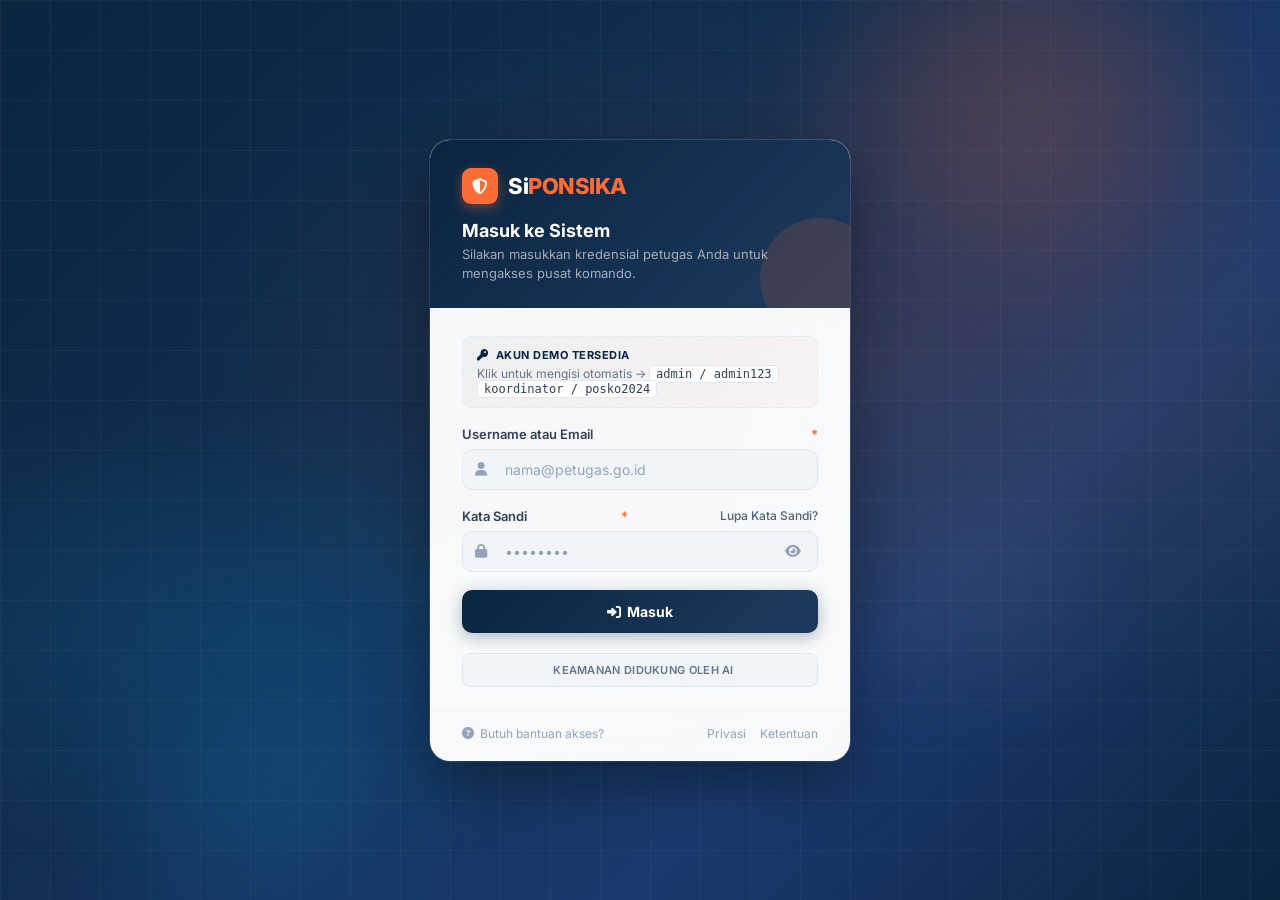
==== frontend/login.html @ ec495689 "feat: implement premium login page and admin authentication" ====
<!DOCTYPE html>
<html lang="id">
<head>
    <meta charset="UTF-8">
    <meta name="viewport" content="width=device-width, initial-scale=1.0">
    <title>Login Admin – SIPONSIKA</title>
    <meta name="description" content="Portal login admin SIPONSIKA – Sistem Informasi Posko dan Koordinasi Bencana.">
    <!-- Google Fonts -->
    <link rel="preconnect" href="https://fonts.googleapis.com">
    <link rel="preconnect" href="https://fonts.gstatic.com" crossorigin>
    <link href="https://fonts.googleapis.com/css2?family=Inter:wght@300;400;500;600;700;800&display=swap" rel="stylesheet">
    <!-- FontAwesome -->
    <link rel="stylesheet" href="https://cdnjs.cloudflare.com/ajax/libs/font-awesome/6.4.0/css/all.min.css">

    <style>
        *, *::before, *::after { box-sizing: border-box; margin: 0; padding: 0; }

        :root {
            --navy:        #0a2540;
            --navy-light:  #1e3a5f;
            --orange:      #ff6b35;
            --orange-dark: #e55b27;
            --white:       #ffffff;
            --slate-100:   #f1f5f9;
            --slate-200:   #e2e8f0;
            --slate-400:   #94a3b8;
            --slate-500:   #64748b;
            --slate-700:   #334155;
            --slate-800:   #1e293b;
            --red-400:     #f87171;
            --red-50:      #fef2f2;
            --red-700:     #b91c1c;
            --green-50:    #f0fdf4;
            --green-700:   #15803d;
        }

        html, body {
            height: 100%;
            font-family: 'Inter', system-ui, sans-serif;
            background: var(--navy);
            color: var(--slate-800);
            overflow: hidden;
        }

        /* ── Animated background ─────────────────────────────────────── */
        .bg-scene {
            position: fixed;
            inset: 0;
            background: linear-gradient(135deg, #0a2540 0%, #112e52 40%, #1a3a6e 70%, #0a2540 100%);
            overflow: hidden;
            z-index: 0;
        }
        .bg-scene::before {
            content: '';
            position: absolute;
            inset: 0;
            background: radial-gradient(ellipse 80% 60% at 70% 40%, rgba(255,107,53,0.12) 0%, transparent 70%),
                        radial-gradient(ellipse 60% 40% at 20% 70%, rgba(13,138,188,0.18) 0%, transparent 65%);
            animation: pulse-bg 8s ease-in-out infinite alternate;
        }
        @keyframes pulse-bg {
            from { opacity: 0.6; }
            to   { opacity: 1; }
        }

        /* Floating orbs */
        .orb {
            position: absolute;
            border-radius: 50%;
            filter: blur(60px);
            opacity: 0.25;
            animation: float 12s ease-in-out infinite;
        }
        .orb-1 {
            width: 380px; height: 380px;
            background: radial-gradient(circle, #ff6b35, transparent);
            top: -10%; right: 5%;
            animation-duration: 14s;
        }
        .orb-2 {
            width: 280px; height: 280px;
            background: radial-gradient(circle, #0d8abc, transparent);
            bottom: -5%; left: 10%;
            animation-duration: 10s; animation-delay: -4s;
        }
        .orb-3 {
            width: 200px; height: 200px;
            background: radial-gradient(circle, #ffffff, transparent);
            top: 55%; right: 15%;
            animation-duration: 16s; animation-delay: -7s;
            opacity: 0.06;
        }
        @keyframes float {
            0%, 100% { transform: translateY(0) scale(1); }
            50%       { transform: translateY(-30px) scale(1.05); }
        }

        /* Grid overlay */
        .bg-grid {
            position: absolute;
            inset: 0;
            background-image:
                linear-gradient(rgba(255,255,255,0.03) 1px, transparent 1px),
                linear-gradient(90deg, rgba(255,255,255,0.03) 1px, transparent 1px);
            background-size: 50px 50px;
        }

        /* ── Layout ──────────────────────────────────────────────────── */
        .layout {
            position: relative;
            z-index: 1;
            display: flex;
            align-items: center;
            justify-content: center;
            min-height: 100vh;
            padding: 24px;
        }

        /* ── Card ────────────────────────────────────────────────────── */
        .card {
            width: 100%;
            max-width: 420px;
            background: rgba(255,255,255,0.97);
            backdrop-filter: blur(20px);
            border-radius: 20px;
            box-shadow:
                0 25px 60px rgba(0,0,0,0.35),
                0 0 0 1px rgba(255,255,255,0.15),
                inset 0 1px 0 rgba(255,255,255,0.5);
            overflow: hidden;
            animation: card-in 0.6s cubic-bezier(0.16,1,0.3,1) both;
        }
        @keyframes card-in {
            from { opacity: 0; transform: translateY(32px) scale(0.97); }
            to   { opacity: 1; transform: translateY(0) scale(1); }
        }

        /* Card header strip */
        .card-header {
            background: linear-gradient(135deg, var(--navy) 0%, var(--navy-light) 100%);
            padding: 28px 32px 24px;
            position: relative;
            overflow: hidden;
        }
        .card-header::after {
            content: '';
            position: absolute;
            right: -30px; bottom: -30px;
            width: 120px; height: 120px;
            border-radius: 50%;
            background: rgba(255,107,53,0.15);
        }
        .brand {
            display: flex;
            align-items: center;
            gap: 10px;
            margin-bottom: 16px;
        }
        .brand-icon {
            width: 36px; height: 36px;
            background: var(--orange);
            border-radius: 9px;
            display: flex; align-items: center; justify-content: center;
            font-size: 16px;
            color: white;
            box-shadow: 0 4px 12px rgba(255,107,53,0.4);
            flex-shrink: 0;
        }
        .brand-name {
            font-size: 22px;
            font-weight: 800;
            color: white;
            letter-spacing: -0.5px;
        }
        .brand-name span { color: var(--orange); }

        .card-header h1 {
            font-size: 18px;
            font-weight: 700;
            color: white;
            margin-bottom: 4px;
        }
        .card-header p {
            font-size: 13px;
            color: rgba(255,255,255,0.6);
            line-height: 1.5;
        }

        /* Card body */
        .card-body { padding: 28px 32px 24px; }

        /* ── Form elements ───────────────────────────────────────────── */
        .form-group {
            margin-bottom: 18px;
        }
        .form-label {
            display: flex;
            align-items: center;
            justify-content: space-between;
            font-size: 13px;
            font-weight: 600;
            color: var(--slate-700);
            margin-bottom: 7px;
        }
        .form-label .required {
            color: var(--orange);
            margin-left: 2px;
        }
        .forgot-link {
            font-size: 12px;
            font-weight: 500;
            color: var(--navy);
            text-decoration: none;
            opacity: 0.7;
            transition: opacity 0.2s;
        }
        .forgot-link:hover { opacity: 1; text-decoration: underline; }

        .input-wrapper {
            position: relative;
        }
        .input-icon {
            position: absolute;
            left: 13px;
            top: 50%;
            transform: translateY(-50%);
            color: var(--slate-400);
            font-size: 14px;
            pointer-events: none;
            transition: color 0.2s;
        }
        .form-input {
            width: 100%;
            padding: 11px 42px;
            border: 1.5px solid var(--slate-200);
            border-radius: 10px;
            font-size: 14px;
            font-family: inherit;
            color: var(--slate-800);
            background: var(--slate-100);
            outline: none;
            transition: border-color 0.2s, background 0.2s, box-shadow 0.2s;
        }
        .form-input::placeholder { color: var(--slate-400); }
        .form-input:focus {
            border-color: var(--navy);
            background: white;
            box-shadow: 0 0 0 3px rgba(10,37,64,0.09);
        }
        .form-input:focus + .input-icon,
        .input-wrapper:focus-within .input-icon { color: var(--navy); }

        /* Eye toggle */
        .eye-toggle {
            position: absolute;
            right: 13px;
            top: 50%;
            transform: translateY(-50%);
            background: none;
            border: none;
            cursor: pointer;
            color: var(--slate-400);
            font-size: 14px;
            padding: 4px;
            transition: color 0.2s;
            line-height: 1;
        }
        .eye-toggle:hover { color: var(--slate-700); }

        /* ── Submit button ───────────────────────────────────────────── */
        .btn-login {
            width: 100%;
            padding: 13px;
            background: linear-gradient(135deg, var(--navy) 0%, var(--navy-light) 100%);
            color: white;
            border: none;
            border-radius: 10px;
            font-size: 14px;
            font-weight: 700;
            font-family: inherit;
            cursor: pointer;
            display: flex;
            align-items: center;
            justify-content: center;
            gap: 9px;
            transition: all 0.25s;
            box-shadow: 0 4px 16px rgba(10,37,64,0.3);
            margin-top: 4px;
            position: relative;
            overflow: hidden;
        }
        .btn-login::before {
            content: '';
            position: absolute;
            inset: 0;
            background: linear-gradient(135deg, transparent, rgba(255,255,255,0.07));
            opacity: 0;
            transition: opacity 0.25s;
        }
        .btn-login:hover::before { opacity: 1; }
        .btn-login:hover {
            transform: translateY(-1px);
            box-shadow: 0 8px 24px rgba(10,37,64,0.4);
        }
        .btn-login:active { transform: translateY(0); }
        .btn-login:disabled {
            opacity: 0.7;
            cursor: not-allowed;
            transform: none;
        }

        /* Loading spinner inside button */
        .spinner {
            width: 16px; height: 16px;
            border: 2px solid rgba(255,255,255,0.4);
            border-top-color: white;
            border-radius: 50%;
            animation: spin 0.7s linear infinite;
            display: none;
        }
        @keyframes spin { to { transform: rotate(360deg); } }
        .btn-login.loading .spinner { display: block; }
        .btn-login.loading .btn-text { display: none; }

        /* ── Alert messages ──────────────────────────────────────────── */
        .alert {
            display: none;
            align-items: flex-start;
            gap: 10px;
            padding: 12px 14px;
            border-radius: 10px;
            font-size: 13px;
            font-weight: 500;
            margin-bottom: 18px;
            animation: alert-in 0.3s ease;
            line-height: 1.5;
        }
        @keyframes alert-in {
            from { opacity: 0; transform: translateY(-6px); }
            to   { opacity: 1; transform: translateY(0); }
        }
        .alert.show { display: flex; }
        .alert-error {
            background: var(--red-50);
            border: 1px solid #fca5a5;
            color: var(--red-700);
        }
        .alert-success {
            background: var(--green-50);
            border: 1px solid #86efac;
            color: var(--green-700);
        }
        .alert i { font-size: 15px; flex-shrink: 0; margin-top: 1px; }

        /* ── AI badge ────────────────────────────────────────────────── */
        .ai-badge {
            display: flex;
            align-items: center;
            justify-content: center;
            gap: 7px;
            margin-top: 20px;
            padding: 9px 14px;
            background: var(--slate-100);
            border: 1px solid var(--slate-200);
            border-radius: 8px;
            font-size: 11px;
            font-weight: 600;
            color: var(--slate-500);
            letter-spacing: 0.3px;
            text-transform: uppercase;
        }
        .ai-badge i { color: var(--orange); font-size: 13px; }

        /* ── Footer ──────────────────────────────────────────────────── */
        .card-footer {
            padding: 14px 32px 20px;
            display: flex;
            align-items: center;
            justify-content: space-between;
            border-top: 1px solid var(--slate-100);
        }
        .footer-help {
            display: flex;
            align-items: center;
            gap: 6px;
            font-size: 12px;
            color: var(--slate-400);
        }
        .footer-links { display: flex; gap: 14px; }
        .footer-links a {
            font-size: 12px;
            color: var(--slate-400);
            text-decoration: none;
            transition: color 0.2s;
        }
        .footer-links a:hover { color: var(--navy); }

        /* ── Demo credentials hint ───────────────────────────────────── */
        .demo-hint {
            background: linear-gradient(135deg, rgba(10,37,64,0.04), rgba(255,107,53,0.04));
            border: 1px dashed var(--slate-200);
            border-radius: 9px;
            padding: 11px 14px;
            margin-bottom: 18px;
            font-size: 12px;
            color: var(--slate-500);
        }
        .demo-hint strong { color: var(--navy); display: block; margin-bottom: 4px; font-size: 11px; text-transform: uppercase; letter-spacing: 0.5px; }
        .demo-hint code {
            background: white;
            border: 1px solid var(--slate-200);
            border-radius: 4px;
            padding: 1px 6px;
            font-size: 12px;
            color: var(--slate-700);
            cursor: pointer;
            transition: background 0.15s;
        }
        .demo-hint code:hover { background: var(--slate-100); }

        /* ── Shake animation on error ────────────────────────────────── */
        @keyframes shake {
            0%, 100% { transform: translateX(0); }
            20%       { transform: translateX(-6px); }
            40%       { transform: translateX(6px); }
            60%       { transform: translateX(-4px); }
            80%       { transform: translateX(4px); }
        }
        .shake { animation: shake 0.4s ease; }

        /* ── Input error state ───────────────────────────────────────── */
        .form-input.input-error {
            border-color: #f87171;
            background: #fff9f9;
        }
        .form-input.input-error:focus {
            box-shadow: 0 0 0 3px rgba(248,113,113,0.15);
        }

        /* ── Responsive ──────────────────────────────────────────────── */
        @media (max-width: 480px) {
            .card-header, .card-body { padding-left: 22px; padding-right: 22px; }
            .card-footer { padding-left: 22px; padding-right: 22px; flex-direction: column; gap: 10px; }
        }
    </style>
</head>
<body>

    <!-- Background scene -->
    <div class="bg-scene">
        <div class="bg-grid"></div>
        <div class="orb orb-1"></div>
        <div class="orb orb-2"></div>
        <div class="orb orb-3"></div>
    </div>

    <!-- Main layout -->
    <div class="layout">
        <div class="card" id="login-card" role="main">

            <!-- ── Card Header ── -->
            <div class="card-header">
                <div class="brand">
                    <div class="brand-icon"><i class="fas fa-shield-halved"></i></div>
                    <div class="brand-name">Si<span>PONSIKA</span></div>
                </div>
                <h1>Masuk ke Sistem</h1>
                <p>Silakan masukkan kredensial petugas Anda untuk mengakses pusat komando.</p>
            </div>

            <!-- ── Card Body ── -->
            <div class="card-body">

                <!-- Alert area -->
                <div class="alert alert-error" id="alert-error" role="alert">
                    <i class="fas fa-circle-exclamation"></i>
                    <span id="alert-error-msg">Username atau password salah.</span>
                </div>
                <div class="alert alert-success" id="alert-success" role="alert">
                    <i class="fas fa-circle-check"></i>
                    <span id="alert-success-msg">Login berhasil! Mengalihkan...</span>
                </div>

                <!-- Demo credentials hint -->
                <div class="demo-hint">
                    <strong><i class="fas fa-key"></i> &nbsp;Akun Demo Tersedia</strong>
                    Klik untuk mengisi otomatis &rarr;
                    <code onclick="fillDemo('admin','admin123')" title="Klik untuk isi">admin / admin123</code> &nbsp;
                    <code onclick="fillDemo('koordinator','posko2024')" title="Klik untuk isi">koordinator / posko2024</code>
                </div>

                <!-- Form -->
                <form id="login-form" novalidate autocomplete="on">

                    <div class="form-group">
                        <label class="form-label" for="input-username">
                            Username atau Email <span class="required">*</span>
                        </label>
                        <div class="input-wrapper">
                            <i class="fas fa-user input-icon"></i>
                            <input
                                type="text"
                                id="input-username"
                                class="form-input"
                                placeholder="nama@petugas.go.id"
                                autocomplete="username"
                                spellcheck="false"
                                required
                            >
                        </div>
                    </div>

                    <div class="form-group">
                        <label class="form-label" for="input-password">
                            Kata Sandi <span class="required">*</span>
                            <a href="#" class="forgot-link" id="forgot-link" onclick="showForgot(event)">Lupa Kata Sandi?</a>
                        </label>
                        <div class="input-wrapper">
                            <i class="fas fa-lock input-icon"></i>
                            <input
                                type="password"
                                id="input-password"
                                class="form-input"
                                placeholder="••••••••"
                                autocomplete="current-password"
                                required
                            >
                            <button type="button" class="eye-toggle" id="eye-toggle" aria-label="Tampilkan password">
                                <i class="fas fa-eye" id="eye-icon"></i>
                            </button>
                        </div>
                    </div>

                    <button type="submit" class="btn-login" id="btn-login">
                        <span class="btn-text"><i class="fas fa-right-to-bracket"></i> &nbsp;Masuk</span>
                        <div class="spinner"></div>
                    </button>

                </form>

                <!-- AI Badge -->
                <div class="ai-badge">
                    <i class="fas fa-microchip-ai"></i>
                    Keamanan Didukung oleh AI
                </div>

            </div><!-- /card-body -->

            <!-- ── Card Footer ── -->
            <div class="card-footer">
                <div class="footer-help">
                    <i class="fas fa-circle-question"></i>
                    Butuh bantuan akses?
                </div>
                <div class="footer-links">
                    <a href="#">Privasi</a>
                    <a href="#">Ketentuan</a>
                </div>
            </div>

        </div><!-- /card -->
    </div><!-- /layout -->

    <!-- Config & Script -->
    <script src="config.js"></script>
    <script>
        const API = (typeof ENV !== 'undefined' ? ENV.API_BASE_URL : 'http://localhost:8080/api');

        // ── Redirect jika sudah login ──────────────────────────────────────────
        (function checkExistingSession() {
            const session = sessionStorage.getItem('siponsika_admin');
            if (session) {
                window.location.replace('index.html');
            }
        })();

        // ── Toggle password visibility ─────────────────────────────────────────
        const eyeToggle = document.getElementById('eye-toggle');
        const eyeIcon   = document.getElementById('eye-icon');
        const inputPw   = document.getElementById('input-password');

        eyeToggle.addEventListener('click', () => {
            const show = inputPw.type === 'password';
            inputPw.type = show ? 'text' : 'password';
            eyeIcon.className = show ? 'fas fa-eye-slash' : 'fas fa-eye';
        });

        // ── Demo fill ──────────────────────────────────────────────────────────
        function fillDemo(user, pass) {
            document.getElementById('input-username').value = user;
            document.getElementById('input-password').value = pass;
            document.getElementById('input-username').focus();
            hideAlerts();
        }

        // ── Alert helpers ──────────────────────────────────────────────────────
        function showError(msg) {
            const el = document.getElementById('alert-error');
            document.getElementById('alert-error-msg').textContent = msg;
            el.classList.add('show');
            document.getElementById('alert-success').classList.remove('show');
            document.getElementById('login-card').classList.add('shake');
            setTimeout(() => document.getElementById('login-card').classList.remove('shake'), 500);
        }

        function showSuccess(msg) {
            const el = document.getElementById('alert-success');
            document.getElementById('alert-success-msg').textContent = msg;
            el.classList.add('show');
            document.getElementById('alert-error').classList.remove('show');
        }

        function hideAlerts() {
            document.getElementById('alert-error').classList.remove('show');
            document.getElementById('alert-success').classList.remove('show');
        }

        // ── Clear error state saat mulai mengetik ──────────────────────────────
        ['input-username', 'input-password'].forEach(id => {
            document.getElementById(id).addEventListener('input', () => {
                document.getElementById(id).classList.remove('input-error');
                hideAlerts();
            });
        });

        // ── Forgot password ────────────────────────────────────────────────────
        function showForgot(e) {
            e.preventDefault();
            showError('Hubungi administrator sistem untuk mereset kata sandi Anda.');
        }

        // ── Form submit ────────────────────────────────────────────────────────
        const form   = document.getElementById('login-form');
        const btnLogin = document.getElementById('btn-login');

        form.addEventListener('submit', async (e) => {
            e.preventDefault();
            hideAlerts();

            const usernameOrEmail = document.getElementById('input-username').value.trim();
            const password        = document.getElementById('input-password').value;

            // Client-side validation
            let hasError = false;
            if (!usernameOrEmail) {
                document.getElementById('input-username').classList.add('input-error');
                hasError = true;
            }
            if (!password) {
                document.getElementById('input-password').classList.add('input-error');
                hasError = true;
            }
            if (hasError) {
                showError('Mohon isi username/email dan kata sandi Anda.');
                return;
            }

            // Loading state
            btnLogin.disabled = true;
            btnLogin.classList.add('loading');

            try {
                const response = await fetch(`${API}/auth/login`, {
                    method: 'POST',
                    headers: { 'Content-Type': 'application/json' },
                    body: JSON.stringify({ usernameOrEmail, password })
                });

                const data = await response.json();

                if (response.ok && data.success) {
                    // Simpan sesi di sessionStorage
                    sessionStorage.setItem('siponsika_admin', JSON.stringify({
                        id:          data.id,
                        username:    data.username,
                        email:       data.email,
                        namaLengkap: data.namaLengkap,
                        jabatan:     data.jabatan,
                        avatarUrl:   data.avatarUrl,
                        token:       data.token,
                        loginAt:     new Date().toISOString()
                    }));

                    showSuccess(data.message || 'Login berhasil! Mengalihkan ke dashboard...');

                    // Redirect ke dashboard setelah animasi singkat
                    setTimeout(() => {
                        window.location.replace('index.html');
                    }, 1000);

                } else {
                    // Gagal login
                    document.getElementById('input-password').value = '';
                    document.getElementById('input-username').classList.add('input-error');
                    document.getElementById('input-password').classList.add('input-error');
                    showError(data.message || 'Username atau password salah.');
                    btnLogin.disabled = false;
                    btnLogin.classList.remove('loading');
                }

            } catch (err) {
                // Network error
                showError('Tidak dapat terhubung ke server. Pastikan backend Spring Boot sedang berjalan di port 8080.');
                btnLogin.disabled = false;
                btnLogin.classList.remove('loading');
            }
        });

        // ── Enter key support ──────────────────────────────────────────────────
        document.getElementById('input-username').addEventListener('keydown', (e) => {
            if (e.key === 'Enter') document.getElementById('input-password').focus();
        });
    </script>
</body>
</html>
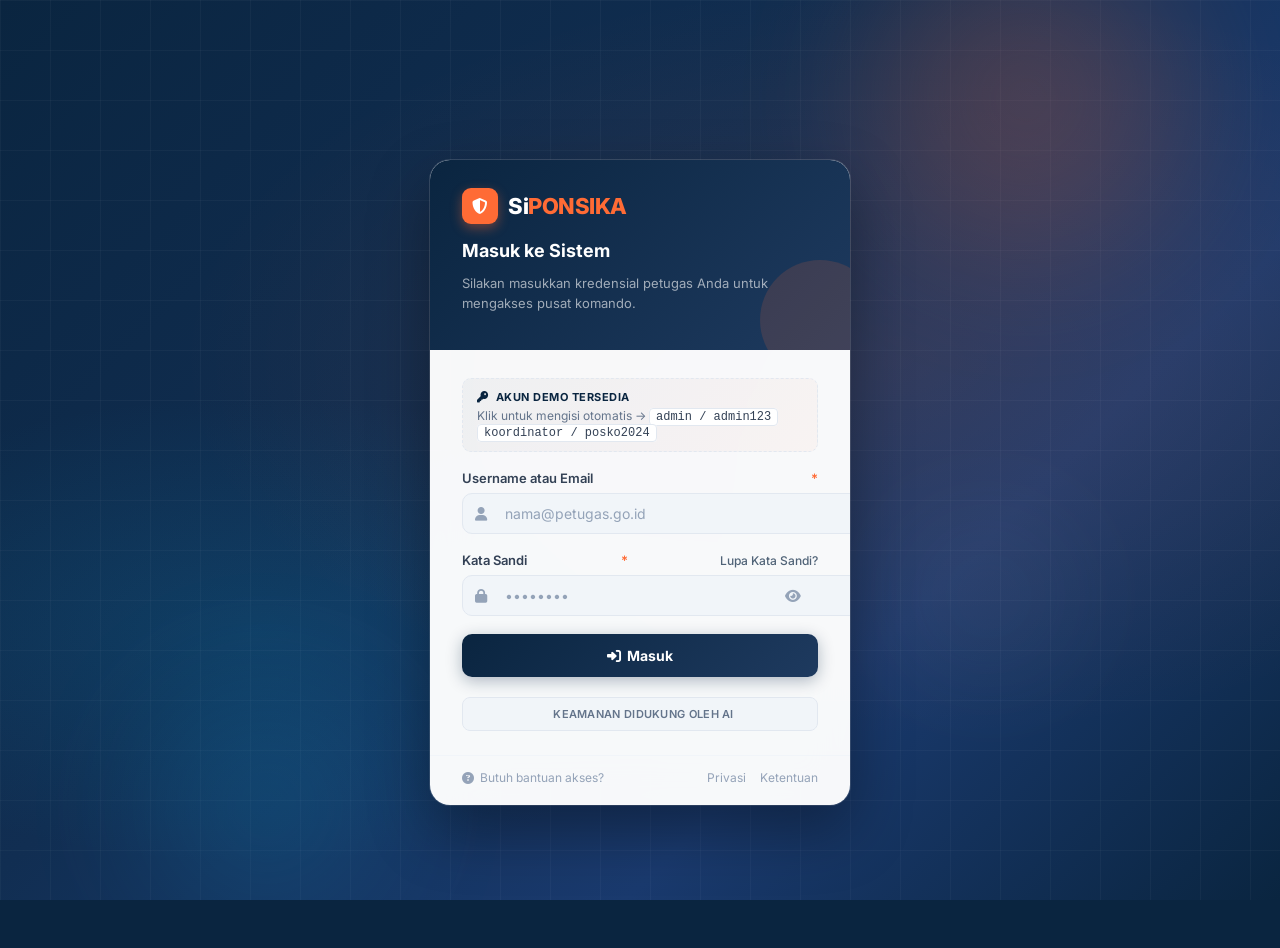
==== commit 1416ee34: "feat: Implement JPA Inheritance, split CSS files, and add comprehensive PDF report export" ====
--- a/frontend/login.html
+++ b/frontend/login.html
@@ -12,437 +12,7 @@
     <!-- FontAwesome -->
     <link rel="stylesheet" href="https://cdnjs.cloudflare.com/ajax/libs/font-awesome/6.4.0/css/all.min.css">
 
-    <style>
-        *, *::before, *::after { box-sizing: border-box; margin: 0; padding: 0; }
-
-        :root {
-            --navy:        #0a2540;
-            --navy-light:  #1e3a5f;
-            --orange:      #ff6b35;
-            --orange-dark: #e55b27;
-            --white:       #ffffff;
-            --slate-100:   #f1f5f9;
-            --slate-200:   #e2e8f0;
-            --slate-400:   #94a3b8;
-            --slate-500:   #64748b;
-            --slate-700:   #334155;
-            --slate-800:   #1e293b;
-            --red-400:     #f87171;
-            --red-50:      #fef2f2;
-            --red-700:     #b91c1c;
-            --green-50:    #f0fdf4;
-            --green-700:   #15803d;
-        }
-
-        html, body {
-            height: 100%;
-            font-family: 'Inter', system-ui, sans-serif;
-            background: var(--navy);
-            color: var(--slate-800);
-            overflow: hidden;
-        }
-
-        /* ── Animated background ─────────────────────────────────────── */
-        .bg-scene {
-            position: fixed;
-            inset: 0;
-            background: linear-gradient(135deg, #0a2540 0%, #112e52 40%, #1a3a6e 70%, #0a2540 100%);
-            overflow: hidden;
-            z-index: 0;
-        }
-        .bg-scene::before {
-            content: '';
-            position: absolute;
-            inset: 0;
-            background: radial-gradient(ellipse 80% 60% at 70% 40%, rgba(255,107,53,0.12) 0%, transparent 70%),
-                        radial-gradient(ellipse 60% 40% at 20% 70%, rgba(13,138,188,0.18) 0%, transparent 65%);
-            animation: pulse-bg 8s ease-in-out infinite alternate;
-        }
-        @keyframes pulse-bg {
-            from { opacity: 0.6; }
-            to   { opacity: 1; }
-        }
-
-        /* Floating orbs */
-        .orb {
-            position: absolute;
-            border-radius: 50%;
-            filter: blur(60px);
-            opacity: 0.25;
-            animation: float 12s ease-in-out infinite;
-        }
-        .orb-1 {
-            width: 380px; height: 380px;
-            background: radial-gradient(circle, #ff6b35, transparent);
-            top: -10%; right: 5%;
-            animation-duration: 14s;
-        }
-        .orb-2 {
-            width: 280px; height: 280px;
-            background: radial-gradient(circle, #0d8abc, transparent);
-            bottom: -5%; left: 10%;
-            animation-duration: 10s; animation-delay: -4s;
-        }
-        .orb-3 {
-            width: 200px; height: 200px;
-            background: radial-gradient(circle, #ffffff, transparent);
-            top: 55%; right: 15%;
-            animation-duration: 16s; animation-delay: -7s;
-            opacity: 0.06;
-        }
-        @keyframes float {
-            0%, 100% { transform: translateY(0) scale(1); }
-            50%       { transform: translateY(-30px) scale(1.05); }
-        }
-
-        /* Grid overlay */
-        .bg-grid {
-            position: absolute;
-            inset: 0;
-            background-image:
-                linear-gradient(rgba(255,255,255,0.03) 1px, transparent 1px),
-                linear-gradient(90deg, rgba(255,255,255,0.03) 1px, transparent 1px);
-            background-size: 50px 50px;
-        }
-
-        /* ── Layout ──────────────────────────────────────────────────── */
-        .layout {
-            position: relative;
-            z-index: 1;
-            display: flex;
-            align-items: center;
-            justify-content: center;
-            min-height: 100vh;
-            padding: 24px;
-        }
-
-        /* ── Card ────────────────────────────────────────────────────── */
-        .card {
-            width: 100%;
-            max-width: 420px;
-            background: rgba(255,255,255,0.97);
-            backdrop-filter: blur(20px);
-            border-radius: 20px;
-            box-shadow:
-                0 25px 60px rgba(0,0,0,0.35),
-                0 0 0 1px rgba(255,255,255,0.15),
-                inset 0 1px 0 rgba(255,255,255,0.5);
-            overflow: hidden;
-            animation: card-in 0.6s cubic-bezier(0.16,1,0.3,1) both;
-        }
-        @keyframes card-in {
-            from { opacity: 0; transform: translateY(32px) scale(0.97); }
-            to   { opacity: 1; transform: translateY(0) scale(1); }
-        }
-
-        /* Card header strip */
-        .card-header {
-            background: linear-gradient(135deg, var(--navy) 0%, var(--navy-light) 100%);
-            padding: 28px 32px 24px;
-            position: relative;
-            overflow: hidden;
-        }
-        .card-header::after {
-            content: '';
-            position: absolute;
-            right: -30px; bottom: -30px;
-            width: 120px; height: 120px;
-            border-radius: 50%;
-            background: rgba(255,107,53,0.15);
-        }
-        .brand {
-            display: flex;
-            align-items: center;
-            gap: 10px;
-            margin-bottom: 16px;
-        }
-        .brand-icon {
-            width: 36px; height: 36px;
-            background: var(--orange);
-            border-radius: 9px;
-            display: flex; align-items: center; justify-content: center;
-            font-size: 16px;
-            color: white;
-            box-shadow: 0 4px 12px rgba(255,107,53,0.4);
-            flex-shrink: 0;
-        }
-        .brand-name {
-            font-size: 22px;
-            font-weight: 800;
-            color: white;
-            letter-spacing: -0.5px;
-        }
-        .brand-name span { color: var(--orange); }
-
-        .card-header h1 {
-            font-size: 18px;
-            font-weight: 700;
-            color: white;
-            margin-bottom: 4px;
-        }
-        .card-header p {
-            font-size: 13px;
-            color: rgba(255,255,255,0.6);
-            line-height: 1.5;
-        }
-
-        /* Card body */
-        .card-body { padding: 28px 32px 24px; }
-
-        /* ── Form elements ───────────────────────────────────────────── */
-        .form-group {
-            margin-bottom: 18px;
-        }
-        .form-label {
-            display: flex;
-            align-items: center;
-            justify-content: space-between;
-            font-size: 13px;
-            font-weight: 600;
-            color: var(--slate-700);
-            margin-bottom: 7px;
-        }
-        .form-label .required {
-            color: var(--orange);
-            margin-left: 2px;
-        }
-        .forgot-link {
-            font-size: 12px;
-            font-weight: 500;
-            color: var(--navy);
-            text-decoration: none;
-            opacity: 0.7;
-            transition: opacity 0.2s;
-        }
-        .forgot-link:hover { opacity: 1; text-decoration: underline; }
-
-        .input-wrapper {
-            position: relative;
-        }
-        .input-icon {
-            position: absolute;
-            left: 13px;
-            top: 50%;
-            transform: translateY(-50%);
-            color: var(--slate-400);
-            font-size: 14px;
-            pointer-events: none;
-            transition: color 0.2s;
-        }
-        .form-input {
-            width: 100%;
-            padding: 11px 42px;
-            border: 1.5px solid var(--slate-200);
-            border-radius: 10px;
-            font-size: 14px;
-            font-family: inherit;
-            color: var(--slate-800);
-            background: var(--slate-100);
-            outline: none;
-            transition: border-color 0.2s, background 0.2s, box-shadow 0.2s;
-        }
-        .form-input::placeholder { color: var(--slate-400); }
-        .form-input:focus {
-            border-color: var(--navy);
-            background: white;
-            box-shadow: 0 0 0 3px rgba(10,37,64,0.09);
-        }
-        .form-input:focus + .input-icon,
-        .input-wrapper:focus-within .input-icon { color: var(--navy); }
-
-        /* Eye toggle */
-        .eye-toggle {
-            position: absolute;
-            right: 13px;
-            top: 50%;
-            transform: translateY(-50%);
-            background: none;
-            border: none;
-            cursor: pointer;
-            color: var(--slate-400);
-            font-size: 14px;
-            padding: 4px;
-            transition: color 0.2s;
-            line-height: 1;
-        }
-        .eye-toggle:hover { color: var(--slate-700); }
-
-        /* ── Submit button ───────────────────────────────────────────── */
-        .btn-login {
-            width: 100%;
-            padding: 13px;
-            background: linear-gradient(135deg, var(--navy) 0%, var(--navy-light) 100%);
-            color: white;
-            border: none;
-            border-radius: 10px;
-            font-size: 14px;
-            font-weight: 700;
-            font-family: inherit;
-            cursor: pointer;
-            display: flex;
-            align-items: center;
-            justify-content: center;
-            gap: 9px;
-            transition: all 0.25s;
-            box-shadow: 0 4px 16px rgba(10,37,64,0.3);
-            margin-top: 4px;
-            position: relative;
-            overflow: hidden;
-        }
-        .btn-login::before {
-            content: '';
-            position: absolute;
-            inset: 0;
-            background: linear-gradient(135deg, transparent, rgba(255,255,255,0.07));
-            opacity: 0;
-            transition: opacity 0.25s;
-        }
-        .btn-login:hover::before { opacity: 1; }
-        .btn-login:hover {
-            transform: translateY(-1px);
-            box-shadow: 0 8px 24px rgba(10,37,64,0.4);
-        }
-        .btn-login:active { transform: translateY(0); }
-        .btn-login:disabled {
-            opacity: 0.7;
-            cursor: not-allowed;
-            transform: none;
-        }
-
-        /* Loading spinner inside button */
-        .spinner {
-            width: 16px; height: 16px;
-            border: 2px solid rgba(255,255,255,0.4);
-            border-top-color: white;
-            border-radius: 50%;
-            animation: spin 0.7s linear infinite;
-            display: none;
-        }
-        @keyframes spin { to { transform: rotate(360deg); } }
-        .btn-login.loading .spinner { display: block; }
-        .btn-login.loading .btn-text { display: none; }
-
-        /* ── Alert messages ──────────────────────────────────────────── */
-        .alert {
-            display: none;
-            align-items: flex-start;
-            gap: 10px;
-            padding: 12px 14px;
-            border-radius: 10px;
-            font-size: 13px;
-            font-weight: 500;
-            margin-bottom: 18px;
-            animation: alert-in 0.3s ease;
-            line-height: 1.5;
-        }
-        @keyframes alert-in {
-            from { opacity: 0; transform: translateY(-6px); }
-            to   { opacity: 1; transform: translateY(0); }
-        }
-        .alert.show { display: flex; }
-        .alert-error {
-            background: var(--red-50);
-            border: 1px solid #fca5a5;
-            color: var(--red-700);
-        }
-        .alert-success {
-            background: var(--green-50);
-            border: 1px solid #86efac;
-            color: var(--green-700);
-        }
-        .alert i { font-size: 15px; flex-shrink: 0; margin-top: 1px; }
-
-        /* ── AI badge ────────────────────────────────────────────────── */
-        .ai-badge {
-            display: flex;
-            align-items: center;
-            justify-content: center;
-            gap: 7px;
-            margin-top: 20px;
-            padding: 9px 14px;
-            background: var(--slate-100);
-            border: 1px solid var(--slate-200);
-            border-radius: 8px;
-            font-size: 11px;
-            font-weight: 600;
-            color: var(--slate-500);
-            letter-spacing: 0.3px;
-            text-transform: uppercase;
-        }
-        .ai-badge i { color: var(--orange); font-size: 13px; }
-
-        /* ── Footer ──────────────────────────────────────────────────── */
-        .card-footer {
-            padding: 14px 32px 20px;
-            display: flex;
-            align-items: center;
-            justify-content: space-between;
-            border-top: 1px solid var(--slate-100);
-        }
-        .footer-help {
-            display: flex;
-            align-items: center;
-            gap: 6px;
-            font-size: 12px;
-            color: var(--slate-400);
-        }
-        .footer-links { display: flex; gap: 14px; }
-        .footer-links a {
-            font-size: 12px;
-            color: var(--slate-400);
-            text-decoration: none;
-            transition: color 0.2s;
-        }
-        .footer-links a:hover { color: var(--navy); }
-
-        /* ── Demo credentials hint ───────────────────────────────────── */
-        .demo-hint {
-            background: linear-gradient(135deg, rgba(10,37,64,0.04), rgba(255,107,53,0.04));
-            border: 1px dashed var(--slate-200);
-            border-radius: 9px;
-            padding: 11px 14px;
-            margin-bottom: 18px;
-            font-size: 12px;
-            color: var(--slate-500);
-        }
-        .demo-hint strong { color: var(--navy); display: block; margin-bottom: 4px; font-size: 11px; text-transform: uppercase; letter-spacing: 0.5px; }
-        .demo-hint code {
-            background: white;
-            border: 1px solid var(--slate-200);
-            border-radius: 4px;
-            padding: 1px 6px;
-            font-size: 12px;
-            color: var(--slate-700);
-            cursor: pointer;
-            transition: background 0.15s;
-        }
-        .demo-hint code:hover { background: var(--slate-100); }
-
-        /* ── Shake animation on error ────────────────────────────────── */
-        @keyframes shake {
-            0%, 100% { transform: translateX(0); }
-            20%       { transform: translateX(-6px); }
-            40%       { transform: translateX(6px); }
-            60%       { transform: translateX(-4px); }
-            80%       { transform: translateX(4px); }
-        }
-        .shake { animation: shake 0.4s ease; }
-
-        /* ── Input error state ───────────────────────────────────────── */
-        .form-input.input-error {
-            border-color: #f87171;
-            background: #fff9f9;
-        }
-        .form-input.input-error:focus {
-            box-shadow: 0 0 0 3px rgba(248,113,113,0.15);
-        }
-
-        /* ── Responsive ──────────────────────────────────────────────── */
-        @media (max-width: 480px) {
-            .card-header, .card-body { padding-left: 22px; padding-right: 22px; }
-            .card-footer { padding-left: 22px; padding-right: 22px; flex-direction: column; gap: 10px; }
-        }
-    </style>
+    <link rel="stylesheet" href="css/login.css">
 </head>
 <body>
 
--- a/frontend/css/login.css
+++ b/frontend/css/login.css
@@ -0,0 +1,430 @@
+    <style>
+        *, *::before, *::after { box-sizing: border-box; margin: 0; padding: 0; }
+
+        :root {
+            --navy:        #0a2540;
+            --navy-light:  #1e3a5f;
+            --orange:      #ff6b35;
+            --orange-dark: #e55b27;
+            --white:       #ffffff;
+            --slate-100:   #f1f5f9;
+            --slate-200:   #e2e8f0;
+            --slate-400:   #94a3b8;
+            --slate-500:   #64748b;
+            --slate-700:   #334155;
+            --slate-800:   #1e293b;
+            --red-400:     #f87171;
+            --red-50:      #fef2f2;
+            --red-700:     #b91c1c;
+            --green-50:    #f0fdf4;
+            --green-700:   #15803d;
+        }
+
+        html, body {
+            height: 100%;
+            font-family: 'Inter', system-ui, sans-serif;
+            background: var(--navy);
+            color: var(--slate-800);
+            overflow: hidden;
+        }
+
+        /* ── Animated background ─────────────────────────────────────── */
+        .bg-scene {
+            position: fixed;
+            inset: 0;
+            background: linear-gradient(135deg, #0a2540 0%, #112e52 40%, #1a3a6e 70%, #0a2540 100%);
+            overflow: hidden;
+            z-index: 0;
+        }
+        .bg-scene::before {
+            content: '';
+            position: absolute;
+            inset: 0;
+            background: radial-gradient(ellipse 80% 60% at 70% 40%, rgba(255,107,53,0.12) 0%, transparent 70%),
+                        radial-gradient(ellipse 60% 40% at 20% 70%, rgba(13,138,188,0.18) 0%, transparent 65%);
+            animation: pulse-bg 8s ease-in-out infinite alternate;
+        }
+        @keyframes pulse-bg {
+            from { opacity: 0.6; }
+            to   { opacity: 1; }
+        }
+
+        /* Floating orbs */
+        .orb {
+            position: absolute;
+            border-radius: 50%;
+            filter: blur(60px);
+            opacity: 0.25;
+            animation: float 12s ease-in-out infinite;
+        }
+        .orb-1 {
+            width: 380px; height: 380px;
+            background: radial-gradient(circle, #ff6b35, transparent);
+            top: -10%; right: 5%;
+            animation-duration: 14s;
+        }
+        .orb-2 {
+            width: 280px; height: 280px;
+            background: radial-gradient(circle, #0d8abc, transparent);
+            bottom: -5%; left: 10%;
+            animation-duration: 10s; animation-delay: -4s;
+        }
+        .orb-3 {
+            width: 200px; height: 200px;
+            background: radial-gradient(circle, #ffffff, transparent);
+            top: 55%; right: 15%;
+            animation-duration: 16s; animation-delay: -7s;
+            opacity: 0.06;
+        }
+        @keyframes float {
+            0%, 100% { transform: translateY(0) scale(1); }
+            50%       { transform: translateY(-30px) scale(1.05); }
+        }
+
+        /* Grid overlay */
+        .bg-grid {
+            position: absolute;
+            inset: 0;
+            background-image:
+                linear-gradient(rgba(255,255,255,0.03) 1px, transparent 1px),
+                linear-gradient(90deg, rgba(255,255,255,0.03) 1px, transparent 1px);
+            background-size: 50px 50px;
+        }
+
+        /* ── Layout ──────────────────────────────────────────────────── */
+        .layout {
+            position: relative;
+            z-index: 1;
+            display: flex;
+            align-items: center;
+            justify-content: center;
+            min-height: 100vh;
+            padding: 24px;
+        }
+
+        /* ── Card ────────────────────────────────────────────────────── */
+        .card {
+            width: 100%;
+            max-width: 420px;
+            background: rgba(255,255,255,0.97);
+            backdrop-filter: blur(20px);
+            border-radius: 20px;
+            box-shadow:
+                0 25px 60px rgba(0,0,0,0.35),
+                0 0 0 1px rgba(255,255,255,0.15),
+                inset 0 1px 0 rgba(255,255,255,0.5);
+            overflow: hidden;
+            animation: card-in 0.6s cubic-bezier(0.16,1,0.3,1) both;
+        }
+        @keyframes card-in {
+            from { opacity: 0; transform: translateY(32px) scale(0.97); }
+            to   { opacity: 1; transform: translateY(0) scale(1); }
+        }
+
+        /* Card header strip */
+        .card-header {
+            background: linear-gradient(135deg, var(--navy) 0%, var(--navy-light) 100%);
+            padding: 28px 32px 24px;
+            position: relative;
+            overflow: hidden;
+        }
+        .card-header::after {
+            content: '';
+            position: absolute;
+            right: -30px; bottom: -30px;
+            width: 120px; height: 120px;
+            border-radius: 50%;
+            background: rgba(255,107,53,0.15);
+        }
+        .brand {
+            display: flex;
+            align-items: center;
+            gap: 10px;
+            margin-bottom: 16px;
+        }
+        .brand-icon {
+            width: 36px; height: 36px;
+            background: var(--orange);
+            border-radius: 9px;
+            display: flex; align-items: center; justify-content: center;
+            font-size: 16px;
+            color: white;
+            box-shadow: 0 4px 12px rgba(255,107,53,0.4);
+            flex-shrink: 0;
+        }
+        .brand-name {
+            font-size: 22px;
+            font-weight: 800;
+            color: white;
+            letter-spacing: -0.5px;
+        }
+        .brand-name span { color: var(--orange); }
+
+        .card-header h1 {
+            font-size: 18px;
+            font-weight: 700;
+            color: white;
+            margin-bottom: 4px;
+        }
+        .card-header p {
+            font-size: 13px;
+            color: rgba(255,255,255,0.6);
+            line-height: 1.5;
+        }
+
+        /* Card body */
+        .card-body { padding: 28px 32px 24px; }
+
+        /* ── Form elements ───────────────────────────────────────────── */
+        .form-group {
+            margin-bottom: 18px;
+        }
+        .form-label {
+            display: flex;
+            align-items: center;
+            justify-content: space-between;
+            font-size: 13px;
+            font-weight: 600;
+            color: var(--slate-700);
+            margin-bottom: 7px;
+        }
+        .form-label .required {
+            color: var(--orange);
+            margin-left: 2px;
+        }
+        .forgot-link {
+            font-size: 12px;
+            font-weight: 500;
+            color: var(--navy);
+            text-decoration: none;
+            opacity: 0.7;
+            transition: opacity 0.2s;
+        }
+        .forgot-link:hover { opacity: 1; text-decoration: underline; }
+
+        .input-wrapper {
+            position: relative;
+        }
+        .input-icon {
+            position: absolute;
+            left: 13px;
+            top: 50%;
+            transform: translateY(-50%);
+            color: var(--slate-400);
+            font-size: 14px;
+            pointer-events: none;
+            transition: color 0.2s;
+        }
+        .form-input {
+            width: 100%;
+            padding: 11px 42px;
+            border: 1.5px solid var(--slate-200);
+            border-radius: 10px;
+            font-size: 14px;
+            font-family: inherit;
+            color: var(--slate-800);
+            background: var(--slate-100);
+            outline: none;
+            transition: border-color 0.2s, background 0.2s, box-shadow 0.2s;
+        }
+        .form-input::placeholder { color: var(--slate-400); }
+        .form-input:focus {
+            border-color: var(--navy);
+            background: white;
+            box-shadow: 0 0 0 3px rgba(10,37,64,0.09);
+        }
+        .form-input:focus + .input-icon,
+        .input-wrapper:focus-within .input-icon { color: var(--navy); }
+
+        /* Eye toggle */
+        .eye-toggle {
+            position: absolute;
+            right: 13px;
+            top: 50%;
+            transform: translateY(-50%);
+            background: none;
+            border: none;
+            cursor: pointer;
+            color: var(--slate-400);
+            font-size: 14px;
+            padding: 4px;
+            transition: color 0.2s;
+            line-height: 1;
+        }
+        .eye-toggle:hover { color: var(--slate-700); }
+
+        /* ── Submit button ───────────────────────────────────────────── */
+        .btn-login {
+            width: 100%;
+            padding: 13px;
+            background: linear-gradient(135deg, var(--navy) 0%, var(--navy-light) 100%);
+            color: white;
+            border: none;
+            border-radius: 10px;
+            font-size: 14px;
+            font-weight: 700;
+            font-family: inherit;
+            cursor: pointer;
+            display: flex;
+            align-items: center;
+            justify-content: center;
+            gap: 9px;
+            transition: all 0.25s;
+            box-shadow: 0 4px 16px rgba(10,37,64,0.3);
+            margin-top: 4px;
+            position: relative;
+            overflow: hidden;
+        }
+        .btn-login::before {
+            content: '';
+            position: absolute;
+            inset: 0;
+            background: linear-gradient(135deg, transparent, rgba(255,255,255,0.07));
+            opacity: 0;
+            transition: opacity 0.25s;
+        }
+        .btn-login:hover::before { opacity: 1; }
+        .btn-login:hover {
+            transform: translateY(-1px);
+            box-shadow: 0 8px 24px rgba(10,37,64,0.4);
+        }
+        .btn-login:active { transform: translateY(0); }
+        .btn-login:disabled {
+            opacity: 0.7;
+            cursor: not-allowed;
+            transform: none;
+        }
+
+        /* Loading spinner inside button */
+        .spinner {
+            width: 16px; height: 16px;
+            border: 2px solid rgba(255,255,255,0.4);
+            border-top-color: white;
+            border-radius: 50%;
+            animation: spin 0.7s linear infinite;
+            display: none;
+        }
+        @keyframes spin { to { transform: rotate(360deg); } }
+        .btn-login.loading .spinner { display: block; }
+        .btn-login.loading .btn-text { display: none; }
+
+        /* ── Alert messages ──────────────────────────────────────────── */
+        .alert {
+            display: none;
+            align-items: flex-start;
+            gap: 10px;
+            padding: 12px 14px;
+            border-radius: 10px;
+            font-size: 13px;
+            font-weight: 500;
+            margin-bottom: 18px;
+            animation: alert-in 0.3s ease;
+            line-height: 1.5;
+        }
+        @keyframes alert-in {
+            from { opacity: 0; transform: translateY(-6px); }
+            to   { opacity: 1; transform: translateY(0); }
+        }
+        .alert.show { display: flex; }
+        .alert-error {
+            background: var(--red-50);
+            border: 1px solid #fca5a5;
+            color: var(--red-700);
+        }
+        .alert-success {
+            background: var(--green-50);
+            border: 1px solid #86efac;
+            color: var(--green-700);
+        }
+        .alert i { font-size: 15px; flex-shrink: 0; margin-top: 1px; }
+
+        /* ── AI badge ────────────────────────────────────────────────── */
+        .ai-badge {
+            display: flex;
+            align-items: center;
+            justify-content: center;
+            gap: 7px;
+            margin-top: 20px;
+            padding: 9px 14px;
+            background: var(--slate-100);
+            border: 1px solid var(--slate-200);
+            border-radius: 8px;
+            font-size: 11px;
+            font-weight: 600;
+            color: var(--slate-500);
+            letter-spacing: 0.3px;
+            text-transform: uppercase;
+        }
+        .ai-badge i { color: var(--orange); font-size: 13px; }
+
+        /* ── Footer ──────────────────────────────────────────────────── */
+        .card-footer {
+            padding: 14px 32px 20px;
+            display: flex;
+            align-items: center;
+            justify-content: space-between;
+            border-top: 1px solid var(--slate-100);
+        }
+        .footer-help {
+            display: flex;
+            align-items: center;
+            gap: 6px;
+            font-size: 12px;
+            color: var(--slate-400);
+        }
+        .footer-links { display: flex; gap: 14px; }
+        .footer-links a {
+            font-size: 12px;
+            color: var(--slate-400);
+            text-decoration: none;
+            transition: color 0.2s;
+        }
+        .footer-links a:hover { color: var(--navy); }
+
+        /* ── Demo credentials hint ───────────────────────────────────── */
+        .demo-hint {
+            background: linear-gradient(135deg, rgba(10,37,64,0.04), rgba(255,107,53,0.04));
+            border: 1px dashed var(--slate-200);
+            border-radius: 9px;
+            padding: 11px 14px;
+            margin-bottom: 18px;
+            font-size: 12px;
+            color: var(--slate-500);
+        }
+        .demo-hint strong { color: var(--navy); display: block; margin-bottom: 4px; font-size: 11px; text-transform: uppercase; letter-spacing: 0.5px; }
+        .demo-hint code {
+            background: white;
+            border: 1px solid var(--slate-200);
+            border-radius: 4px;
+            padding: 1px 6px;
+            font-size: 12px;
+            color: var(--slate-700);
+            cursor: pointer;
+            transition: background 0.15s;
+        }
+        .demo-hint code:hover { background: var(--slate-100); }
+
+        /* ── Shake animation on error ────────────────────────────────── */
+        @keyframes shake {
+            0%, 100% { transform: translateX(0); }
+            20%       { transform: translateX(-6px); }
+            40%       { transform: translateX(6px); }
+            60%       { transform: translateX(-4px); }
+            80%       { transform: translateX(4px); }
+        }
+        .shake { animation: shake 0.4s ease; }
+
+        /* ── Input error state ───────────────────────────────────────── */
+        .form-input.input-error {
+            border-color: #f87171;
+            background: #fff9f9;
+        }
+        .form-input.input-error:focus {
+            box-shadow: 0 0 0 3px rgba(248,113,113,0.15);
+        }
+
+        /* ── Responsive ──────────────────────────────────────────────── */
+        @media (max-width: 480px) {
+            .card-header, .card-body { padding-left: 22px; padding-right: 22px; }
+            .card-footer { padding-left: 22px; padding-right: 22px; flex-direction: column; gap: 10px; }
+        }
